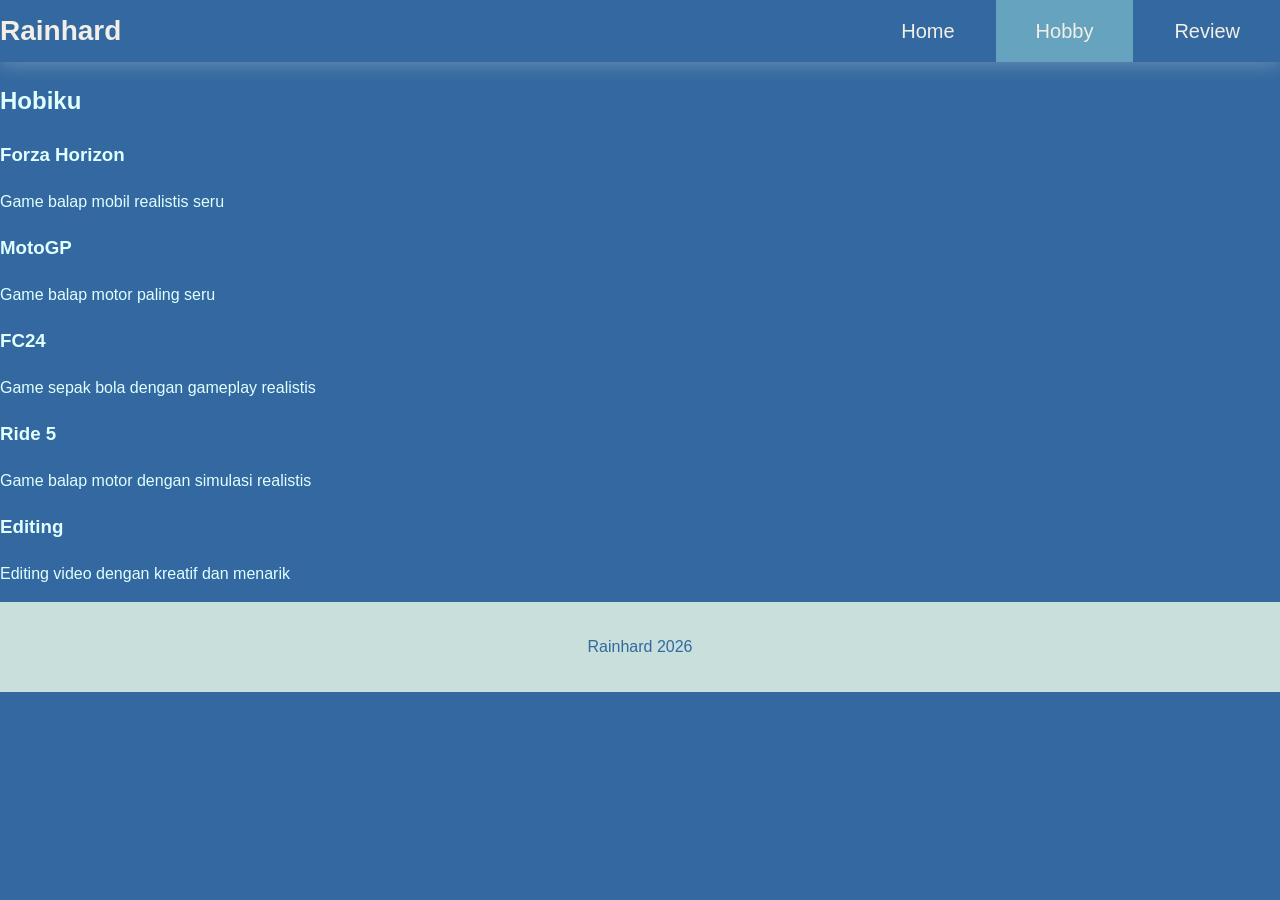
==== hobby.html @ dacbd06a "initial commit" ====
<!DOCTYPE html>
<html lang="en">
    <head>
        <meta charset="UTF-8">
        <meta name="viewport" content="width=device-width, initial-scale=1.0">
        <title>Hobby</title>
        <link rel="stylesheet" href="style.css">
    </head>

    <body>
        <header>
            <h1>Rainhard </h1>
            <nav>
                <a href="/index.html">Home</a>  
                <a href="/hobby.html" class="active">Hobby</a> 
                <a href="/review.html">Review</a> 
            </nav>
        </header>

        <section id="hobby">
            <h2>Hobiku</h2>
            <div id="forza-card" class="hobi-card">
                <h3>Forza Horizon</h3>
                <p>Game balap mobil realistis seru</p>
            </div>
            <div id="motogp-card" class="hobi-card">
                <h3>MotoGP</h3>
                <p>Game balap motor paling seru</p>
            </div>
            <div id="fc-card" class="hobi-card">
                <h3>FC24</h3>
                <p>Game sepak bola dengan gameplay realistis</p>
            </div>
            <div id="ride-card" class="hobi-card">
                <h3>Ride 5</h3>
                <p>Game balap motor dengan simulasi realistis</p>
            </div>
            <div id="video-card" class="hobi-card">
                <h3>Editing</h3>
                <p>Editing video dengan kreatif dan menarik</p>
            </div>
        </section>
        
        <footer>
            <p>Rainhard 2026</p>
        </footer>
    </body>
</html>
---- style.css ----
* {
    box-sizing: border-box;
}

body {
    margin: 0;
    font-family: Arial, Helvetica, sans-serif;
    background-color: #3368A0;
    color: #E0FFFF;
    line-height: 1.6;
}

header {
    background-color: #3368A0;
    display: flex;
    justify-content: space-between;
    align-items: center;
    box-shadow: 0px 2px 20px rgba(242, 239, 231, 0.3);
    position: sticky;
    top: 0;
    z-index: 1000;
}

header h1 {
    margin: 0;
    font-size: 28px;
    color:#F2EFE7;
}

nav {
    display: flex;
    gap: 1px;
}

nav a {
    text-decoration: none;
    color: #F2EFE7;
    padding: 15px 40px;
    font-size: 20px;
}

nav a:hover {
    background-color: #66A3BF;
}

nav a.active {
    background-color:#66A3BF;
}

#home {
    min-height: 500px;
    display: flex;
    flex-direction: column;
    justify-content: center;
    align-items: center;
    background-color:#C8DFDB;
    color: #3368A0;
    border-bottom: 3px solid #F2EFE7;
}

#home h2 {
    margin: 0;
    max-width: 700px;
    font-size: 3rem;
    line-height: 1 2;
    text-align: center;
}

#home p {
    max-width: 600px;
    margin-top: 20px;
    font-size: 18px;
    color: #5882b3;
}

#about {
    padding-bottom: 80px;
}

#about h2 {
    margin-top: 20px;
    margin-bottom: 16px;
    font-size: 38px;
    text-align: center;
}

#about p {
    max-width: 850px;
    font-size: 20px;
}

footer {
    background-color: #C8DFDB;
    color: #3368A0;
    padding: 1rem 0 1rem;
    text-align: center;
}
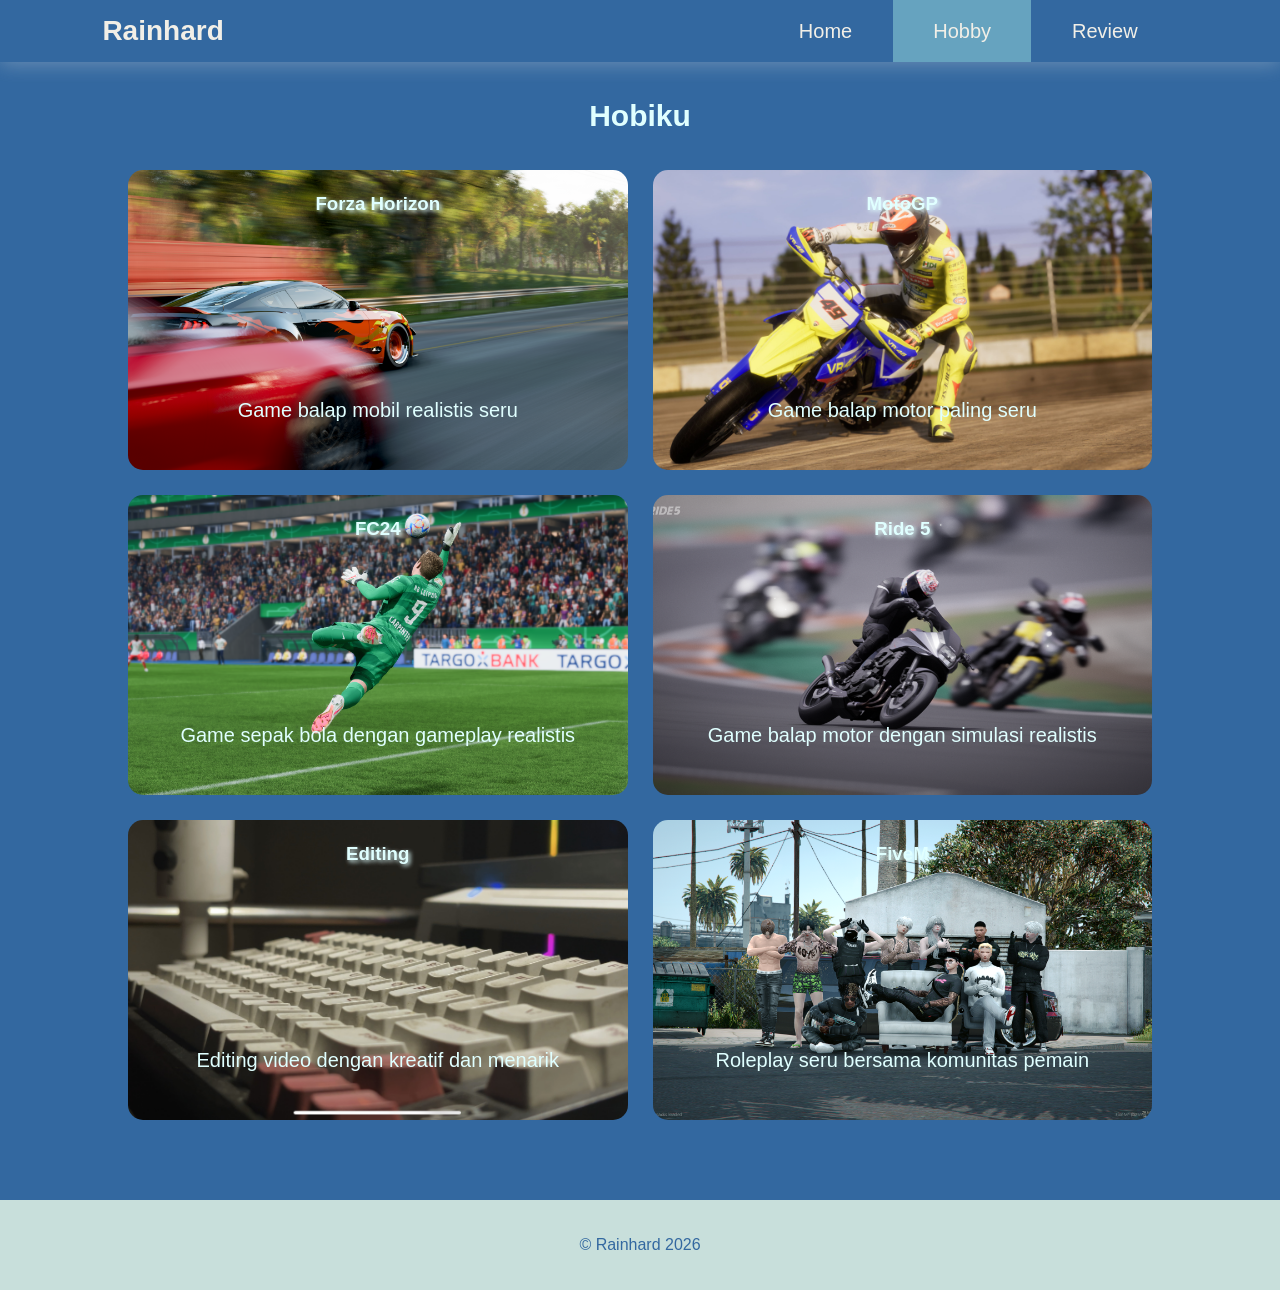
==== commit 03a5d6cf: "inisial commit" ====
--- a/hobby.html
+++ b/hobby.html
@@ -5,44 +5,68 @@
         <meta name="viewport" content="width=device-width, initial-scale=1.0">
         <title>Hobby</title>
         <link rel="stylesheet" href="style.css">
+        <link rel="icon" type="image/png" href="assets/favicon.ico">
     </head>
 
     <body>
         <header>
             <h1>Rainhard </h1>
             <nav>
-                <a href="/index.html">Home</a>  
-                <a href="/hobby.html" class="active">Hobby</a> 
-                <a href="/review.html">Review</a> 
+                <a href="index.html">Home</a>  
+                <a href="hobby.html" class="active">Hobby</a> 
+                <a href="review.html">Review</a> 
             </nav>
         </header>
 
         <section id="hobby">
             <h2>Hobiku</h2>
-            <div id="forza-card" class="hobi-card">
-                <h3>Forza Horizon</h3>
-                <p>Game balap mobil realistis seru</p>
-            </div>
-            <div id="motogp-card" class="hobi-card">
-                <h3>MotoGP</h3>
-                <p>Game balap motor paling seru</p>
-            </div>
-            <div id="fc-card" class="hobi-card">
-                <h3>FC24</h3>
-                <p>Game sepak bola dengan gameplay realistis</p>
-            </div>
-            <div id="ride-card" class="hobi-card">
-                <h3>Ride 5</h3>
-                <p>Game balap motor dengan simulasi realistis</p>
-            </div>
-            <div id="video-card" class="hobi-card">
-                <h3>Editing</h3>
-                <p>Editing video dengan kreatif dan menarik</p>
+            <div class="hobi-grid">
+                <div class="hobi-card forza-card">
+                    <div class="card-content">
+                        <h3>Forza Horizon</h3>
+                        <p>Game balap mobil realistis seru</p>
+                    </div>
+                </div>
+
+                <div  class="hobi-card motogp-card">
+                    <div class="card-content">
+                        <h3>MotoGP</h3>
+                        <p>Game balap motor paling seru</p>
+                    </div>
+                </div>
+
+                <div class="hobi-card fc24-card">
+                    <div class="card-content"> 
+                        <h3>FC24</h3>
+                        <p>Game sepak bola dengan gameplay realistis</p>
+                    </div>    
+                </div>
+
+                <div  class="hobi-card ride-card">
+                    <div class="card-content">
+                        <h3>Ride 5</h3>
+                        <p>Game balap motor dengan simulasi realistis</p>
+                    </div>
+                </div>
+
+                <div class="hobi-card video-card">
+                    <div class="card-content">
+                        <h3>Editing</h3>
+                        <p>Editing video dengan kreatif dan menarik</p>
+                    </div>    
+                </div>
+
+                <div class="hobi-card fivem-card">
+                    <div class="card-content">
+                        <h3>FiveM</h3>
+                        <p>Roleplay seru bersama komunitas pemain</p>
+                    </div>
+                </div>
             </div>
         </section>
         
         <footer>
-            <p>Rainhard 2026</p>
+            <p>&copy; Rainhard 2026</p>
         </footer>
     </body>
 </html>
--- a/style.css
+++ b/style.css
@@ -19,6 +19,7 @@
     position: sticky;
     top: 0;
     z-index: 1000;
+    padding: 0 8%;
 }
 
 header h1 {
@@ -47,6 +48,7 @@
     background-color:#66A3BF;
 }
 
+/* home section */
 #home {
     min-height: 500px;
     display: flex;
@@ -74,7 +76,7 @@
 }
 
 #about {
-    padding-bottom: 80px;
+    padding: 40px 8%;
 }
 
 #about h2 {
@@ -84,10 +86,142 @@
     text-align: center;
 }
 
+.about-content {
+    display: flex;
+    align-items: center;
+    gap: 80px;
+    max-width: 1100px;
+    margin: 0 auto;
+}
+
+.about-foto {
+    width: 280px;
+    height: 350px;
+    object-fit: cover;
+    border-radius: 15px;
+}
 #about p {
     max-width: 850px;
     font-size: 20px;
 }
+/* end of home section */ 
+
+/* hobby section */
+#hobby {
+    padding: 80px 10%;
+}
+
+#hobby h2 {
+    margin-top: -50px;
+    margin-bottom: 30px;
+    font-size: 30px;
+    text-align: center;
+}
+
+.hobi-grid {
+    display: grid;
+    grid-template-columns: repeat(2, 1fr);
+    gap: 25px;
+}
+
+.forza-card {
+    background-image: url("assets/fh5.png");
+}
+
+.motogp-card {
+    background-image: url("assets/motogp25.jpg");
+}
+
+.fc24-card {
+    background-image: url("assets/fc24.png");
+}
+
+.ride-card {
+    background-image: url("assets/ride5.png");
+}
+
+.fivem-card {
+    background-image: url("assets/fivem.png");
+}
+
+.video-card {
+    background-image: url("assets/editing.png");
+}
+
+.hobi-card {
+    height: 300px;
+    background-size: cover;
+    background-position: center;
+    border-radius: 15px;
+    overflow: hidden;
+    position: relative;
+}
+
+.card-content h3 {
+   text-align: center;
+   text-shadow: 2px 2px 4px; 
+}
+
+.card-content p {
+    text-align: center;
+    font-size: 20px;
+    margin-top: 175px;
+}
+/* end of hobi section */
+
+/* review section */
+#review h2 {
+    margin-top: 0px;
+    margin-bottom: 30px;
+    font-size: 30px;
+    text-align: center;
+    padding-top: 30px;
+}
+
+#review form {
+    text-align: center;
+    display: flex;
+    flex-direction: column;
+}
+
+#review input, #review select, #review textarea {
+    text-align: center;
+    margin-top: -20px;
+    border-radius: 10px;
+    border: 1px solid #ccc;
+    font-size: 16px;
+    padding: 10px;
+}
+
+#review button {
+    border-radius: 5px;
+    background-color: #3368A0;
+    padding: 10px;
+    border: none;
+    color: #C8DFDB;
+    font-size: 16px;
+    cursor: pointer;
+
+}
+
+#review button:hover{
+    background-color: #C8DFDB;
+    color: #3368A0;
+    border: 2px solid #3368A0;
+    padding: 8px;
+}
+#review label {
+    font-size: 20px;
+    color: #3368A0;
+}
+.form-container {
+    background-color: #C8DFDB;
+    margin: 30px auto;
+    max-width: 600px;
+    border-radius: 10px;
+    padding: 20px;
+}
+/* end of review section */
 
 footer {
     background-color: #C8DFDB;
